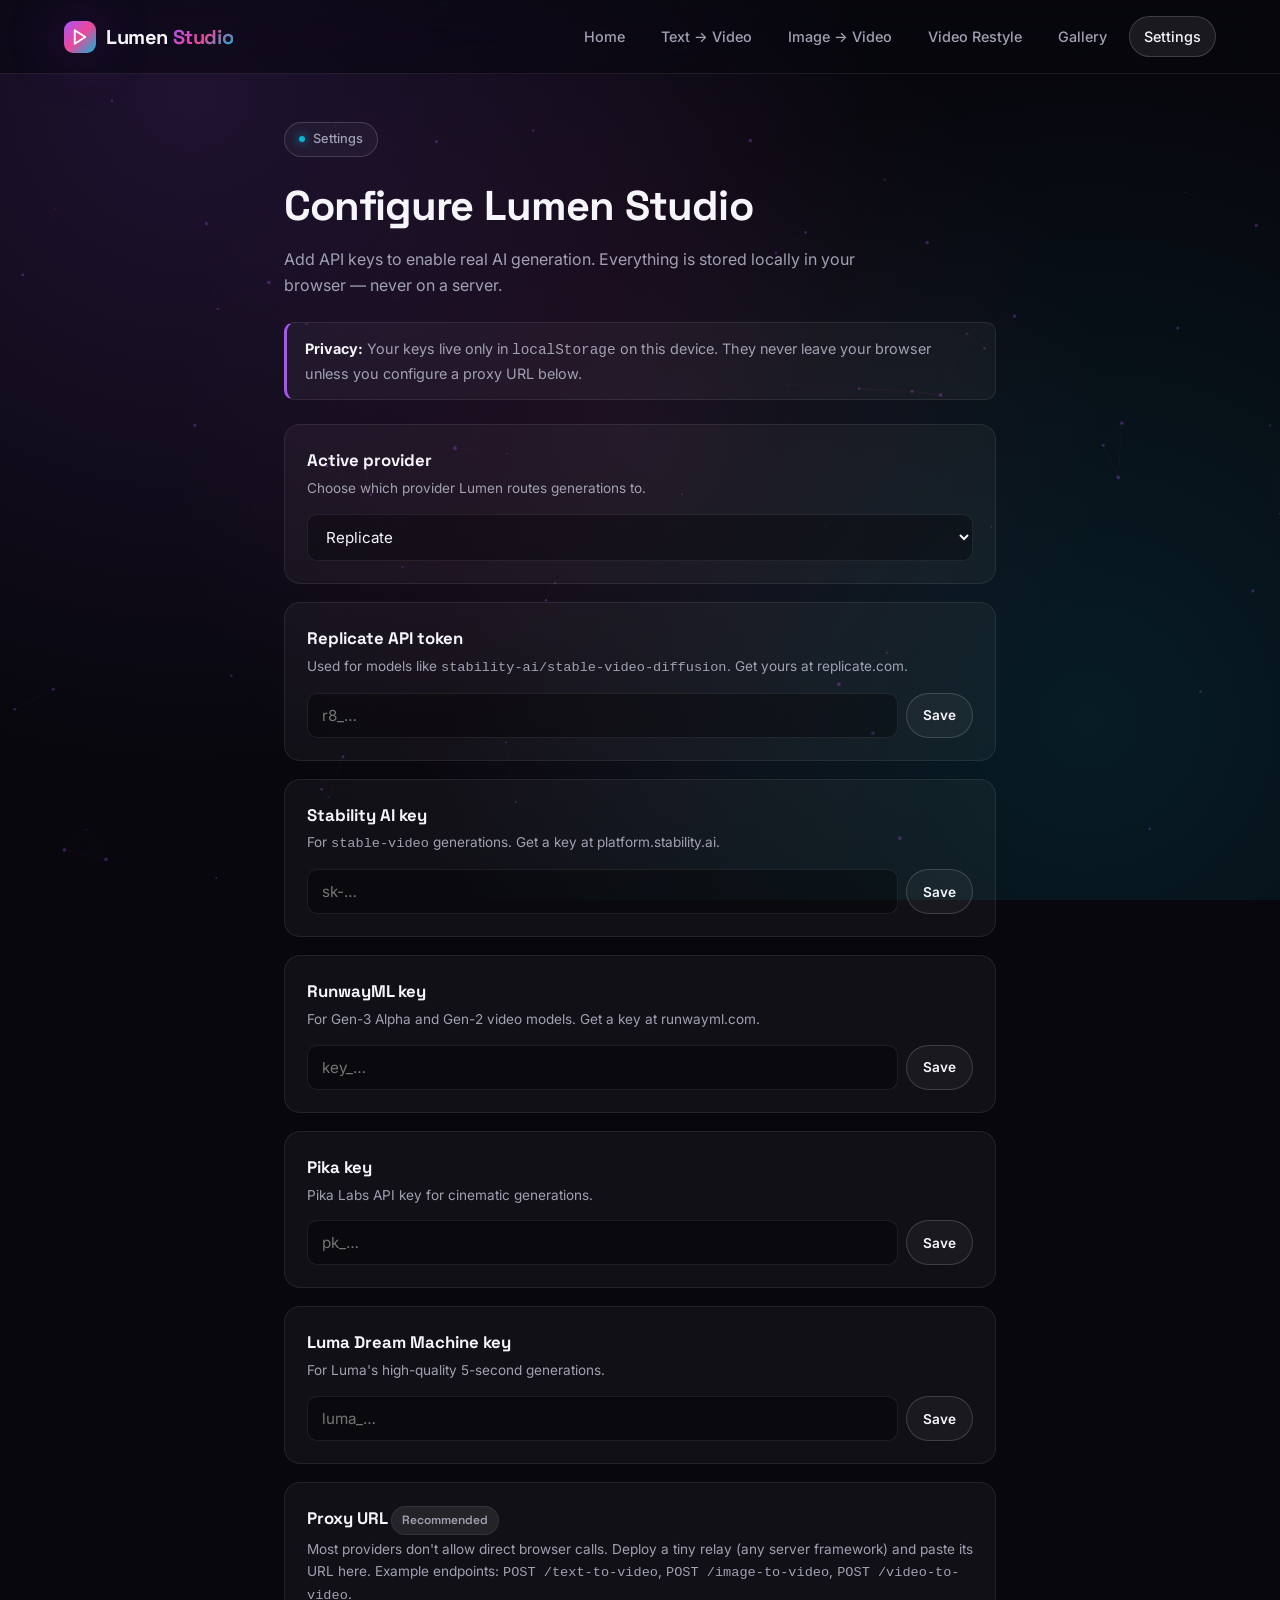
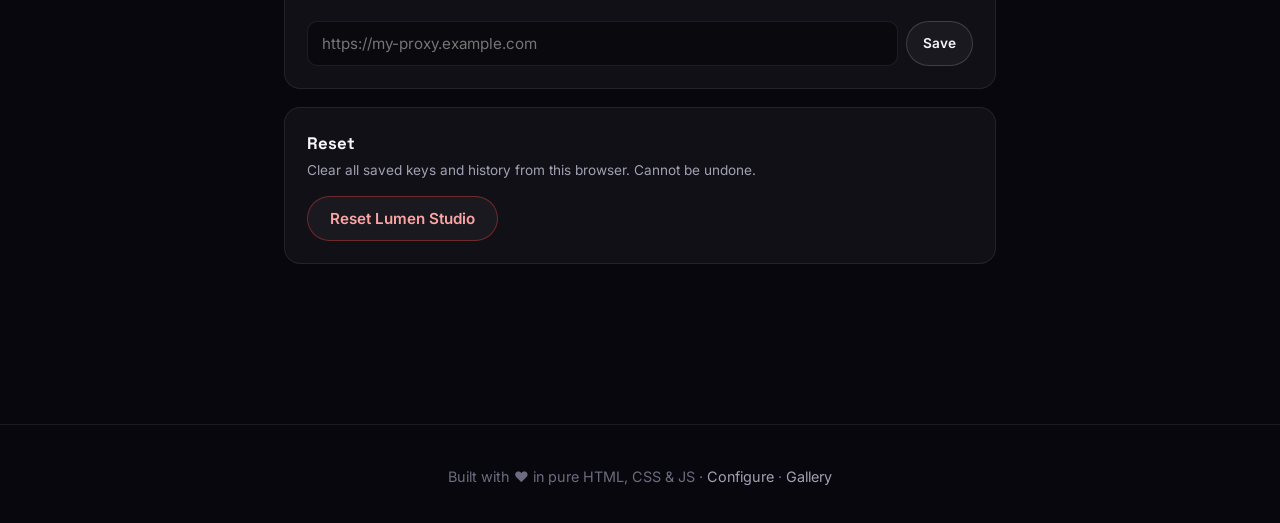
==== settings.html @ 6981b072 "Initial scaffold: Lumen Studio AI video creation site Vanilla HTML/CSS/JS multi-page studio with tex" ====
<!DOCTYPE html>
<html lang="en">
<head>
  <meta charset="UTF-8" />
  <meta name="viewport" content="width=device-width, initial-scale=1.0" />
  <title>Settings — Lumen Studio</title>
  <link rel="preconnect" href="https://fonts.googleapis.com" />
  <link rel="preconnect" href="https://fonts.gstatic.com" crossorigin />
  <link href="https://fonts.googleapis.com/css2?family=Inter:wght@400;500;600;700&family=Space+Grotesk:wght@500;600;700&display=swap" rel="stylesheet" />
  <link rel="stylesheet" href="css/style.css" />
  <link rel="icon" type="image/svg+xml" href="assets/logo.svg" />
</head>
<body class="page">
  <canvas id="particles-canvas"></canvas>

  <header class="site-header">
    <div class="container">
      <a class="brand" href="index.html">
        <span class="brand-mark"><svg viewBox="0 0 24 24" fill="none" stroke="currentColor" stroke-width="2.5" stroke-linecap="round" stroke-linejoin="round"><polygon points="5 3 19 12 5 21 5 3"></polygon></svg></span>
        <span class="brand-name">Lumen <span>Studio</span></span>
      </a>
      <nav class="primary-nav">
        <a href="index.html">Home</a>
        <a href="text-to-video.html">Text → Video</a>
        <a href="image-to-video.html">Image → Video</a>
        <a href="video-to-video.html">Video Restyle</a>
        <a href="gallery.html">Gallery</a>
        <a href="settings.html">Settings</a>
      </nav>
      <button class="nav-toggle" aria-label="Open navigation"><svg width="20" height="20" viewBox="0 0 24 24" fill="none" stroke="currentColor" stroke-width="2" stroke-linecap="round"><line x1="3" y1="6" x2="21" y2="6"></line><line x1="3" y1="12" x2="21" y2="12"></line><line x1="3" y1="18" x2="21" y2="18"></line></svg></button>
    </div>
  </header>

  <main>
    <section class="section" style="padding-top:48px;">
      <div class="container" style="max-width:760px;">
        <div class="section-head" style="text-align:left; margin-bottom:24px;">
          <div class="eyebrow"><span class="dot"></span> Settings</div>
          <h2 style="margin-bottom:8px;">Configure Lumen Studio</h2>
          <p style="margin:0;">Add API keys to enable real AI generation. Everything is stored locally in your browser — never on a server.</p>
        </div>

        <div class="notice">
          <strong>Privacy:</strong> Your keys live only in <code>localStorage</code> on this device. They never leave your browser unless you configure a proxy URL below.
        </div>

        <div class="settings-grid">
          <div class="settings-card">
            <h3>Active provider</h3>
            <p class="desc">Choose which provider Lumen routes generations to.</p>
            <select class="select" id="active-provider">
              <option value="replicate">Replicate</option>
              <option value="stability">Stability AI</option>
              <option value="runway">RunwayML</option>
              <option value="pika">Pika</option>
              <option value="luma">Luma Dream Machine</option>
            </select>
          </div>

          <div class="settings-card">
            <h3>Replicate API token</h3>
            <p class="desc">Used for models like <code>stability-ai/stable-video-diffusion</code>. Get yours at <a href="https://replicate.com/account/api-tokens" target="_blank" rel="noreferrer">replicate.com</a>.</p>
            <div class="input-group">
              <input type="password" class="input" id="key-replicate" placeholder="r8_…" autocomplete="off" />
              <button class="btn btn-ghost" data-save="replicate">Save</button>
            </div>
          </div>

          <div class="settings-card">
            <h3>Stability AI key</h3>
            <p class="desc">For <code>stable-video</code> generations. Get a key at <a href="https://platform.stability.ai/account/keys" target="_blank" rel="noreferrer">platform.stability.ai</a>.</p>
            <div class="input-group">
              <input type="password" class="input" id="key-stability" placeholder="sk-…" autocomplete="off" />
              <button class="btn btn-ghost" data-save="stability">Save</button>
            </div>
          </div>

          <div class="settings-card">
            <h3>RunwayML key</h3>
            <p class="desc">For Gen-3 Alpha and Gen-2 video models. Get a key at <a href="https://app.runwayml.com/account" target="_blank" rel="noreferrer">runwayml.com</a>.</p>
            <div class="input-group">
              <input type="password" class="input" id="key-runway" placeholder="key_…" autocomplete="off" />
              <button class="btn btn-ghost" data-save="runway">Save</button>
            </div>
          </div>

          <div class="settings-card">
            <h3>Pika key</h3>
            <p class="desc">Pika Labs API key for cinematic generations.</p>
            <div class="input-group">
              <input type="password" class="input" id="key-pika" placeholder="pk_…" autocomplete="off" />
              <button class="btn btn-ghost" data-save="pika">Save</button>
            </div>
          </div>

          <div class="settings-card">
            <h3>Luma Dream Machine key</h3>
            <p class="desc">For Luma's high-quality 5-second generations.</p>
            <div class="input-group">
              <input type="password" class="input" id="key-luma" placeholder="luma_…" autocomplete="off" />
              <button class="btn btn-ghost" data-save="luma">Save</button>
            </div>
          </div>

          <div class="settings-card">
            <h3>Proxy URL <span class="badge">Recommended</span></h3>
            <p class="desc">Most providers don't allow direct browser calls. Deploy a tiny relay (any server framework) and paste its URL here. Example endpoints: <code>POST /text-to-video</code>, <code>POST /image-to-video</code>, <code>POST /video-to-video</code>.</p>
            <div class="input-group">
              <input type="text" class="input" id="proxy-url" placeholder="https://my-proxy.example.com" autocomplete="off" />
              <button class="btn btn-ghost" data-save="proxy">Save</button>
            </div>
          </div>

          <div class="settings-card">
            <h3>Reset</h3>
            <p class="desc">Clear all saved keys and history from this browser. Cannot be undone.</p>
            <button class="btn btn-ghost" id="reset-btn" style="border-color: rgba(239, 68, 68, 0.4); color: #fca5a5;">Reset Lumen Studio</button>
          </div>
        </div>
      </div>
    </section>
  </main>

  <footer class="site-footer">
    <div class="container">
      <p>Built with ♥ in pure HTML, CSS &amp; JS · <a href="settings.html">Configure</a> · <a href="gallery.html">Gallery</a></p>
    </div>
  </footer>

  <script src="js/particles.js"></script>
  <script src="js/storage.js"></script>
  <script src="js/app.js"></script>
  <script src="js/settings.js"></script>
</body>
</html>
---- css/style.css ----
/* ===== Design Tokens ===== */
:root {
  --bg-0: #07070d;
  --bg-1: #0d0d18;
  --bg-2: #14142480;
  --surface: rgba(255, 255, 255, 0.04);
  --surface-strong: rgba(255, 255, 255, 0.08);
  --border: rgba(255, 255, 255, 0.08);
  --border-strong: rgba(255, 255, 255, 0.16);
  --text: #f5f5fa;
  --text-dim: #a1a1b3;
  --text-muted: #6c6c80;
  --accent: #a855f7;
  --accent-2: #ec4899;
  --accent-3: #06b6d4;
  --gradient: linear-gradient(135deg, #a855f7 0%, #ec4899 50%, #06b6d4 100%);
  --gradient-soft: linear-gradient(135deg, rgba(168, 85, 247, 0.15), rgba(236, 72, 153, 0.15));
  --radius-sm: 10px;
  --radius: 16px;
  --radius-lg: 24px;
  --shadow-glow: 0 0 60px rgba(168, 85, 247, 0.25);
  --shadow-card: 0 10px 40px rgba(0, 0, 0, 0.4);
  --transition: 0.25s cubic-bezier(0.4, 0, 0.2, 1);
  --font-display: "Space Grotesk", "Inter", system-ui, sans-serif;
  --font-body: "Inter", system-ui, -apple-system, sans-serif;
}

* { box-sizing: border-box; margin: 0; padding: 0; }

html, body {
  background: var(--bg-0);
  color: var(--text);
  font-family: var(--font-body);
  font-size: 16px;
  line-height: 1.6;
  min-height: 100vh;
  overflow-x: hidden;
  -webkit-font-smoothing: antialiased;
}

body {
  background:
    radial-gradient(circle at 15% 10%, rgba(168, 85, 247, 0.15), transparent 50%),
    radial-gradient(circle at 85% 80%, rgba(6, 182, 212, 0.12), transparent 50%),
    radial-gradient(circle at 50% 50%, rgba(236, 72, 153, 0.08), transparent 60%),
    var(--bg-0);
  background-attachment: fixed;
}

#particles-canvas {
  position: fixed;
  inset: 0;
  z-index: 0;
  pointer-events: none;
  opacity: 0.5;
}

a { color: inherit; text-decoration: none; }
button { font-family: inherit; cursor: pointer; border: none; background: none; color: inherit; }
img, video { max-width: 100%; display: block; }

/* ===== Layout ===== */
.container {
  max-width: 1200px;
  margin: 0 auto;
  padding: 0 24px;
  position: relative;
  z-index: 1;
}

.page {
  min-height: 100vh;
  display: flex;
  flex-direction: column;
}

main {
  flex: 1;
  position: relative;
  z-index: 1;
}

/* ===== Header ===== */
.site-header {
  position: sticky;
  top: 0;
  z-index: 50;
  backdrop-filter: blur(20px) saturate(150%);
  -webkit-backdrop-filter: blur(20px) saturate(150%);
  background: rgba(7, 7, 13, 0.6);
  border-bottom: 1px solid var(--border);
}

.site-header .container {
  display: flex;
  align-items: center;
  justify-content: space-between;
  padding-top: 16px;
  padding-bottom: 16px;
}

.brand {
  display: flex;
  align-items: center;
  gap: 10px;
  font-family: var(--font-display);
  font-weight: 700;
  font-size: 1.25rem;
  letter-spacing: -0.02em;
}

.brand-mark {
  width: 32px;
  height: 32px;
  border-radius: 9px;
  background: var(--gradient);
  display: grid;
  place-items: center;
  box-shadow: var(--shadow-glow);
}

.brand-mark svg { width: 18px; height: 18px; color: #fff; }

.brand-name span {
  background: var(--gradient);
  -webkit-background-clip: text;
  background-clip: text;
  color: transparent;
}

nav.primary-nav {
  display: flex;
  align-items: center;
  gap: 8px;
}

nav.primary-nav a {
  padding: 8px 14px;
  border-radius: 999px;
  color: var(--text-dim);
  font-weight: 500;
  font-size: 0.9rem;
  transition: var(--transition);
}

nav.primary-nav a:hover { color: var(--text); background: var(--surface); }
nav.primary-nav a.active {
  color: var(--text);
  background: var(--surface-strong);
  border: 1px solid var(--border-strong);
}

.nav-toggle { display: none; }

/* ===== Buttons ===== */
.btn {
  display: inline-flex;
  align-items: center;
  justify-content: center;
  gap: 8px;
  padding: 12px 22px;
  border-radius: 999px;
  font-weight: 600;
  font-size: 0.95rem;
  transition: var(--transition);
  border: 1px solid transparent;
  white-space: nowrap;
}

.btn-primary {
  background: var(--gradient);
  color: #fff;
  box-shadow: 0 8px 30px rgba(168, 85, 247, 0.35);
}
.btn-primary:hover { transform: translateY(-2px); box-shadow: 0 12px 40px rgba(168, 85, 247, 0.5); }
.btn-primary:active { transform: translateY(0); }

.btn-ghost {
  background: var(--surface);
  border-color: var(--border-strong);
  color: var(--text);
}
.btn-ghost:hover { background: var(--surface-strong); border-color: rgba(255, 255, 255, 0.25); }

.btn-icon {
  width: 40px;
  height: 40px;
  padding: 0;
  border-radius: 12px;
}

.btn:disabled { opacity: 0.5; cursor: not-allowed; transform: none !important; }

/* ===== Hero ===== */
.hero {
  padding: 80px 0 100px;
  text-align: center;
  position: relative;
}

.eyebrow {
  display: inline-flex;
  align-items: center;
  gap: 8px;
  padding: 6px 14px;
  border-radius: 999px;
  background: var(--surface);
  border: 1px solid var(--border-strong);
  font-size: 0.8rem;
  color: var(--text-dim);
  margin-bottom: 24px;
  font-weight: 500;
}

.eyebrow .dot {
  width: 6px;
  height: 6px;
  border-radius: 50%;
  background: var(--accent-3);
  box-shadow: 0 0 10px var(--accent-3);
  animation: pulse 2s infinite;
}

@keyframes pulse {
  0%, 100% { opacity: 1; }
  50% { opacity: 0.4; }
}

.hero h1 {
  font-family: var(--font-display);
  font-size: clamp(2.5rem, 6vw, 4.5rem);
  font-weight: 700;
  line-height: 1.05;
  letter-spacing: -0.03em;
  margin-bottom: 20px;
}

.hero h1 .accent {
  background: var(--gradient);
  -webkit-background-clip: text;
  background-clip: text;
  color: transparent;
}

.hero .lead {
  font-size: clamp(1rem, 2vw, 1.2rem);
  color: var(--text-dim);
  max-width: 640px;
  margin: 0 auto 36px;
}

.hero-actions {
  display: flex;
  gap: 12px;
  justify-content: center;
  flex-wrap: wrap;
}

.hero-stats {
  display: flex;
  gap: 48px;
  justify-content: center;
  margin-top: 60px;
  flex-wrap: wrap;
}
.hero-stats .stat-num {
  font-family: var(--font-display);
  font-size: 2rem;
  font-weight: 700;
  background: var(--gradient);
  -webkit-background-clip: text;
  background-clip: text;
  color: transparent;
}
.hero-stats .stat-label {
  color: var(--text-muted);
  font-size: 0.85rem;
  text-transform: uppercase;
  letter-spacing: 0.1em;
}

/* ===== Sections ===== */
.section {
  padding: 80px 0;
}

.section-head {
  text-align: center;
  margin-bottom: 56px;
}
.section-head .eyebrow { margin-bottom: 16px; }
.section-head h2 {
  font-family: var(--font-display);
  font-size: clamp(1.8rem, 4vw, 2.6rem);
  font-weight: 700;
  letter-spacing: -0.02em;
  margin-bottom: 12px;
}
.section-head p { color: var(--text-dim); max-width: 580px; margin: 0 auto; }

/* ===== Cards ===== */
.card-grid {
  display: grid;
  grid-template-columns: repeat(auto-fit, minmax(280px, 1fr));
  gap: 20px;
}

.card {
  background: var(--surface);
  border: 1px solid var(--border);
  border-radius: var(--radius);
  padding: 28px;
  transition: var(--transition);
  position: relative;
  overflow: hidden;
}

.card::before {
  content: "";
  position: absolute;
  inset: 0;
  background: var(--gradient-soft);
  opacity: 0;
  transition: var(--transition);
  pointer-events: none;
}
.card:hover { border-color: var(--border-strong); transform: translateY(-4px); }
.card:hover::before { opacity: 1; }
.card > * { position: relative; z-index: 1; }

.card-icon {
  width: 48px;
  height: 48px;
  border-radius: 12px;
  background: var(--gradient);
  display: grid;
  place-items: center;
  margin-bottom: 18px;
  box-shadow: 0 8px 24px rgba(168, 85, 247, 0.3);
}
.card-icon svg { width: 24px; height: 24px; color: #fff; }

.card h3 {
  font-family: var(--font-display);
  font-size: 1.2rem;
  margin-bottom: 8px;
  letter-spacing: -0.01em;
}
.card p { color: var(--text-dim); font-size: 0.95rem; }

.card-link {
  display: inline-flex;
  align-items: center;
  gap: 6px;
  margin-top: 16px;
  color: var(--accent-3);
  font-size: 0.9rem;
  font-weight: 600;
  transition: var(--transition);
}
.card-link:hover { gap: 10px; color: #22d3ee; }

/* ===== Studio Workspace ===== */
.studio {
  display: grid;
  grid-template-columns: 1fr 1.2fr;
  gap: 32px;
  margin-top: 32px;
}

@media (max-width: 960px) {
  .studio { grid-template-columns: 1fr; }
}

.panel {
  background: var(--surface);
  border: 1px solid var(--border);
  border-radius: var(--radius-lg);
  padding: 28px;
  backdrop-filter: blur(10px);
}

.panel h2 {
  font-family: var(--font-display);
  font-size: 1.4rem;
  margin-bottom: 6px;
  letter-spacing: -0.01em;
}
.panel .panel-subtitle {
  color: var(--text-dim);
  font-size: 0.9rem;
  margin-bottom: 24px;
}

/* ===== Forms ===== */
.field { margin-bottom: 20px; }
.field label {
  display: block;
  font-size: 0.85rem;
  font-weight: 600;
  color: var(--text-dim);
  margin-bottom: 8px;
  text-transform: uppercase;
  letter-spacing: 0.06em;
}

.input, .textarea, .select {
  width: 100%;
  background: rgba(0, 0, 0, 0.3);
  border: 1px solid var(--border);
  border-radius: var(--radius-sm);
  padding: 12px 14px;
  color: var(--text);
  font-family: inherit;
  font-size: 0.95rem;
  transition: var(--transition);
}

.input:focus, .textarea:focus, .select:focus {
  outline: none;
  border-color: var(--accent);
  box-shadow: 0 0 0 4px rgba(168, 85, 247, 0.15);
}

.textarea { min-height: 120px; resize: vertical; line-height: 1.5; }

.row {
  display: grid;
  grid-template-columns: 1fr 1fr;
  gap: 14px;
}
@media (max-width: 540px) { .row { grid-template-columns: 1fr; } }

.chip-group { display: flex; flex-wrap: wrap; gap: 8px; }
.chip {
  padding: 8px 14px;
  border-radius: 999px;
  background: rgba(0, 0, 0, 0.3);
  border: 1px solid var(--border);
  color: var(--text-dim);
  font-size: 0.85rem;
  font-weight: 500;
  transition: var(--transition);
}
.chip:hover { color: var(--text); border-color: var(--border-strong); }
.chip.active {
  background: var(--gradient-soft);
  color: var(--text);
  border-color: rgba(168, 85, 247, 0.5);
}

.range-row {
  display: flex;
  align-items: center;
  gap: 12px;
}
.range-row input[type="range"] { flex: 1; accent-color: var(--accent); }
.range-row .range-value {
  min-width: 40px;
  text-align: right;
  font-variant-numeric: tabular-nums;
  color: var(--text);
  font-weight: 600;
}

/* ===== Dropzone ===== */
.dropzone {
  border: 2px dashed var(--border-strong);
  border-radius: var(--radius);
  padding: 40px 20px;
  text-align: center;
  transition: var(--transition);
  cursor: pointer;
  background: rgba(0, 0, 0, 0.2);
}
.dropzone:hover, .dropzone.drag-over {
  border-color: var(--accent);
  background: rgba(168, 85, 247, 0.06);
}
.dropzone .dropzone-icon {
  width: 56px;
  height: 56px;
  margin: 0 auto 14px;
  border-radius: 14px;
  background: var(--gradient-soft);
  display: grid;
  place-items: center;
}
.dropzone .dropzone-icon svg { width: 26px; height: 26px; color: var(--accent); }
.dropzone p { color: var(--text); font-weight: 600; margin-bottom: 4px; }
.dropzone small { color: var(--text-muted); font-size: 0.8rem; }
.dropzone input[type="file"] { display: none; }

.preview-image, .preview-video {
  width: 100%;
  border-radius: var(--radius);
  margin-top: 16px;
  border: 1px solid var(--border);
  max-height: 280px;
  object-fit: contain;
  background: #000;
}

/* ===== Preview / Result Panel ===== */
.preview-panel {
  display: flex;
  flex-direction: column;
}

.preview-stage {
  flex: 1;
  min-height: 360px;
  border-radius: var(--radius);
  background:
    repeating-linear-gradient(45deg, rgba(255, 255, 255, 0.02) 0 10px, transparent 10px 20px),
    rgba(0, 0, 0, 0.3);
  border: 1px solid var(--border);
  display: grid;
  place-items: center;
  text-align: center;
  padding: 30px;
  position: relative;
  overflow: hidden;
}

.preview-empty .preview-icon {
  width: 80px;
  height: 80px;
  margin: 0 auto 18px;
  border-radius: 20px;
  background: var(--gradient);
  display: grid;
  place-items: center;
  box-shadow: var(--shadow-glow);
  animation: float 3s ease-in-out infinite;
}
.preview-empty .preview-icon svg { width: 40px; height: 40px; color: #fff; }
.preview-empty h3 { font-family: var(--font-display); font-size: 1.2rem; margin-bottom: 8px; }
.preview-empty p { color: var(--text-dim); font-size: 0.9rem; max-width: 320px; }

@keyframes float {
  0%, 100% { transform: translateY(0); }
  50% { transform: translateY(-8px); }
}

.preview-loading {
  display: flex;
  flex-direction: column;
  align-items: center;
  gap: 18px;
}
.spinner {
  width: 48px;
  height: 48px;
  border-radius: 50%;
  border: 3px solid var(--border);
  border-top-color: var(--accent);
  animation: spin 0.8s linear infinite;
}
@keyframes spin { to { transform: rotate(360deg); } }
.preview-loading .progress {
  width: 240px;
  height: 6px;
  border-radius: 3px;
  background: var(--border);
  overflow: hidden;
}
.preview-loading .progress-bar {
  height: 100%;
  background: var(--gradient);
  width: 0%;
  transition: width 0.4s ease;
}
.preview-loading p { color: var(--text-dim); font-size: 0.9rem; }

.preview-video-result { width: 100%; border-radius: var(--radius); }

.preview-actions {
  display: flex;
  gap: 10px;
  margin-top: 16px;
  flex-wrap: wrap;
}

/* ===== Badges ===== */
.badge {
  display: inline-flex;
  align-items: center;
  gap: 6px;
  padding: 4px 10px;
  border-radius: 999px;
  font-size: 0.75rem;
  font-weight: 600;
  background: var(--surface-strong);
  border: 1px solid var(--border);
  color: var(--text-dim);
}
.badge.beta { background: var(--gradient-soft); color: var(--text); border-color: rgba(168, 85, 247, 0.4); }

/* ===== Notice / Banner ===== */
.notice {
  background: var(--surface);
  border: 1px solid var(--border);
  border-left: 3px solid var(--accent);
  border-radius: var(--radius-sm);
  padding: 14px 18px;
  font-size: 0.9rem;
  color: var(--text-dim);
  margin-bottom: 24px;
}
.notice strong { color: var(--text); }
.notice a { color: var(--accent-3); }
.notice a:hover { text-decoration: underline; }

/* ===== Gallery ===== */
.gallery-grid {
  display: grid;
  grid-template-columns: repeat(auto-fill, minmax(260px, 1fr));
  gap: 18px;
}
.gallery-item {
  background: var(--surface);
  border: 1px solid var(--border);
  border-radius: var(--radius);
  overflow: hidden;
  transition: var(--transition);
  cursor: pointer;
}
.gallery-item:hover { transform: translateY(-4px); border-color: var(--border-strong); }
.gallery-item .thumb {
  aspect-ratio: 16 / 9;
  background: linear-gradient(135deg, #1a1a2e, #16213e);
  position: relative;
  display: grid;
  place-items: center;
}
.gallery-item .thumb video, .gallery-item .thumb img {
  width: 100%;
  height: 100%;
  object-fit: cover;
}
.gallery-item .thumb .play-overlay {
  position: absolute;
  inset: 0;
  display: grid;
  place-items: center;
  background: linear-gradient(180deg, transparent 50%, rgba(0, 0, 0, 0.7));
  opacity: 0;
  transition: var(--transition);
}
.gallery-item:hover .thumb .play-overlay { opacity: 1; }
.gallery-item .meta { padding: 14px 16px; }
.gallery-item .meta-title {
  font-weight: 600;
  font-size: 0.95rem;
  margin-bottom: 4px;
  display: -webkit-box;
  -webkit-line-clamp: 2;
  -webkit-box-orient: vertical;
  overflow: hidden;
}
.gallery-item .meta-sub {
  color: var(--text-muted);
  font-size: 0.8rem;
  display: flex;
  justify-content: space-between;
}

.gallery-empty {
  text-align: center;
  padding: 80px 20px;
  color: var(--text-dim);
}
.gallery-empty .icon-wrap {
  width: 80px;
  height: 80px;
  border-radius: 22px;
  background: var(--surface);
  border: 1px solid var(--border);
  display: grid;
  place-items: center;
  margin: 0 auto 18px;
}

/* ===== Toast ===== */
.toast-stack {
  position: fixed;
  bottom: 24px;
  right: 24px;
  display: flex;
  flex-direction: column;
  gap: 10px;
  z-index: 100;
}
.toast {
  background: rgba(20, 20, 36, 0.95);
  backdrop-filter: blur(10px);
  border: 1px solid var(--border-strong);
  border-radius: 12px;
  padding: 12px 16px;
  font-size: 0.9rem;
  display: flex;
  align-items: center;
  gap: 10px;
  min-width: 220px;
  max-width: 360px;
  box-shadow: 0 10px 30px rgba(0, 0, 0, 0.4);
  animation: toastIn 0.3s ease;
}
.toast.success { border-left: 3px solid #10b981; }
.toast.error { border-left: 3px solid #ef4444; }
.toast.info { border-left: 3px solid var(--accent-3); }
@keyframes toastIn {
  from { transform: translateX(20px); opacity: 0; }
  to { transform: translateX(0); opacity: 1; }
}

/* ===== Modal ===== */
.modal {
  position: fixed;
  inset: 0;
  background: rgba(0, 0, 0, 0.75);
  backdrop-filter: blur(10px);
  display: none;
  align-items: center;
  justify-content: center;
  z-index: 200;
  padding: 20px;
}
.modal.open { display: flex; }
.modal-card {
  background: var(--bg-1);
  border: 1px solid var(--border-strong);
  border-radius: var(--radius-lg);
  padding: 32px;
  max-width: 520px;
  width: 100%;
  position: relative;
}
.modal-card h2 { font-family: var(--font-display); margin-bottom: 8px; }
.modal-card p.lead { color: var(--text-dim); margin-bottom: 20px; }
.modal-close {
  position: absolute;
  top: 16px;
  right: 16px;
  width: 32px;
  height: 32px;
  border-radius: 8px;
  display: grid;
  place-items: center;
  color: var(--text-dim);
}
.modal-close:hover { background: var(--surface); color: var(--text); }

/* ===== Footer ===== */
.site-footer {
  border-top: 1px solid var(--border);
  padding: 40px 0;
  text-align: center;
  color: var(--text-muted);
  font-size: 0.9rem;
  margin-top: 80px;
}
.site-footer a { color: var(--text-dim); }
.site-footer a:hover { color: var(--text); }

/* ===== Settings ===== */
.settings-grid {
  display: grid;
  gap: 18px;
}
.settings-card {
  background: var(--surface);
  border: 1px solid var(--border);
  border-radius: var(--radius);
  padding: 22px;
}
.settings-card h3 {
  font-family: var(--font-display);
  font-size: 1.05rem;
  margin-bottom: 4px;
}
.settings-card .desc {
  color: var(--text-dim);
  font-size: 0.85rem;
  margin-bottom: 14px;
}
.input-group {
  display: flex;
  gap: 8px;
}
.input-group .input { flex: 1; }
.input-group .btn { padding: 10px 16px; font-size: 0.85rem; }

/* ===== Utility ===== */
.fade-in {
  opacity: 0;
  transform: translateY(20px);
  transition: opacity 0.6s ease, transform 0.6s ease;
}
.fade-in.visible { opacity: 1; transform: translateY(0); }

.text-gradient {
  background: var(--gradient);
  -webkit-background-clip: text;
  background-clip: text;
  color: transparent;
}

.divider {
  height: 1px;
  background: var(--border);
  margin: 24px 0;
}

@media (max-width: 720px) {
  nav.primary-nav { display: none; }
  .nav-toggle {
    display: grid;
    place-items: center;
    width: 40px;
    height: 40px;
    border-radius: 10px;
    background: var(--surface);
    border: 1px solid var(--border);
  }
  nav.primary-nav.open {
    display: flex;
    position: absolute;
    top: 100%;
    left: 16px;
    right: 16px;
    background: var(--bg-1);
    border: 1px solid var(--border-strong);
    border-radius: var(--radius);
    padding: 12px;
    flex-direction: column;
    align-items: stretch;
  }
  nav.primary-nav.open a { padding: 12px 14px; border-radius: 10px; }
  .hero { padding: 56px 0 64px; }
  .hero-stats { gap: 28px; }
  .section { padding: 56px 0; }
  .panel { padding: 22px; }
}
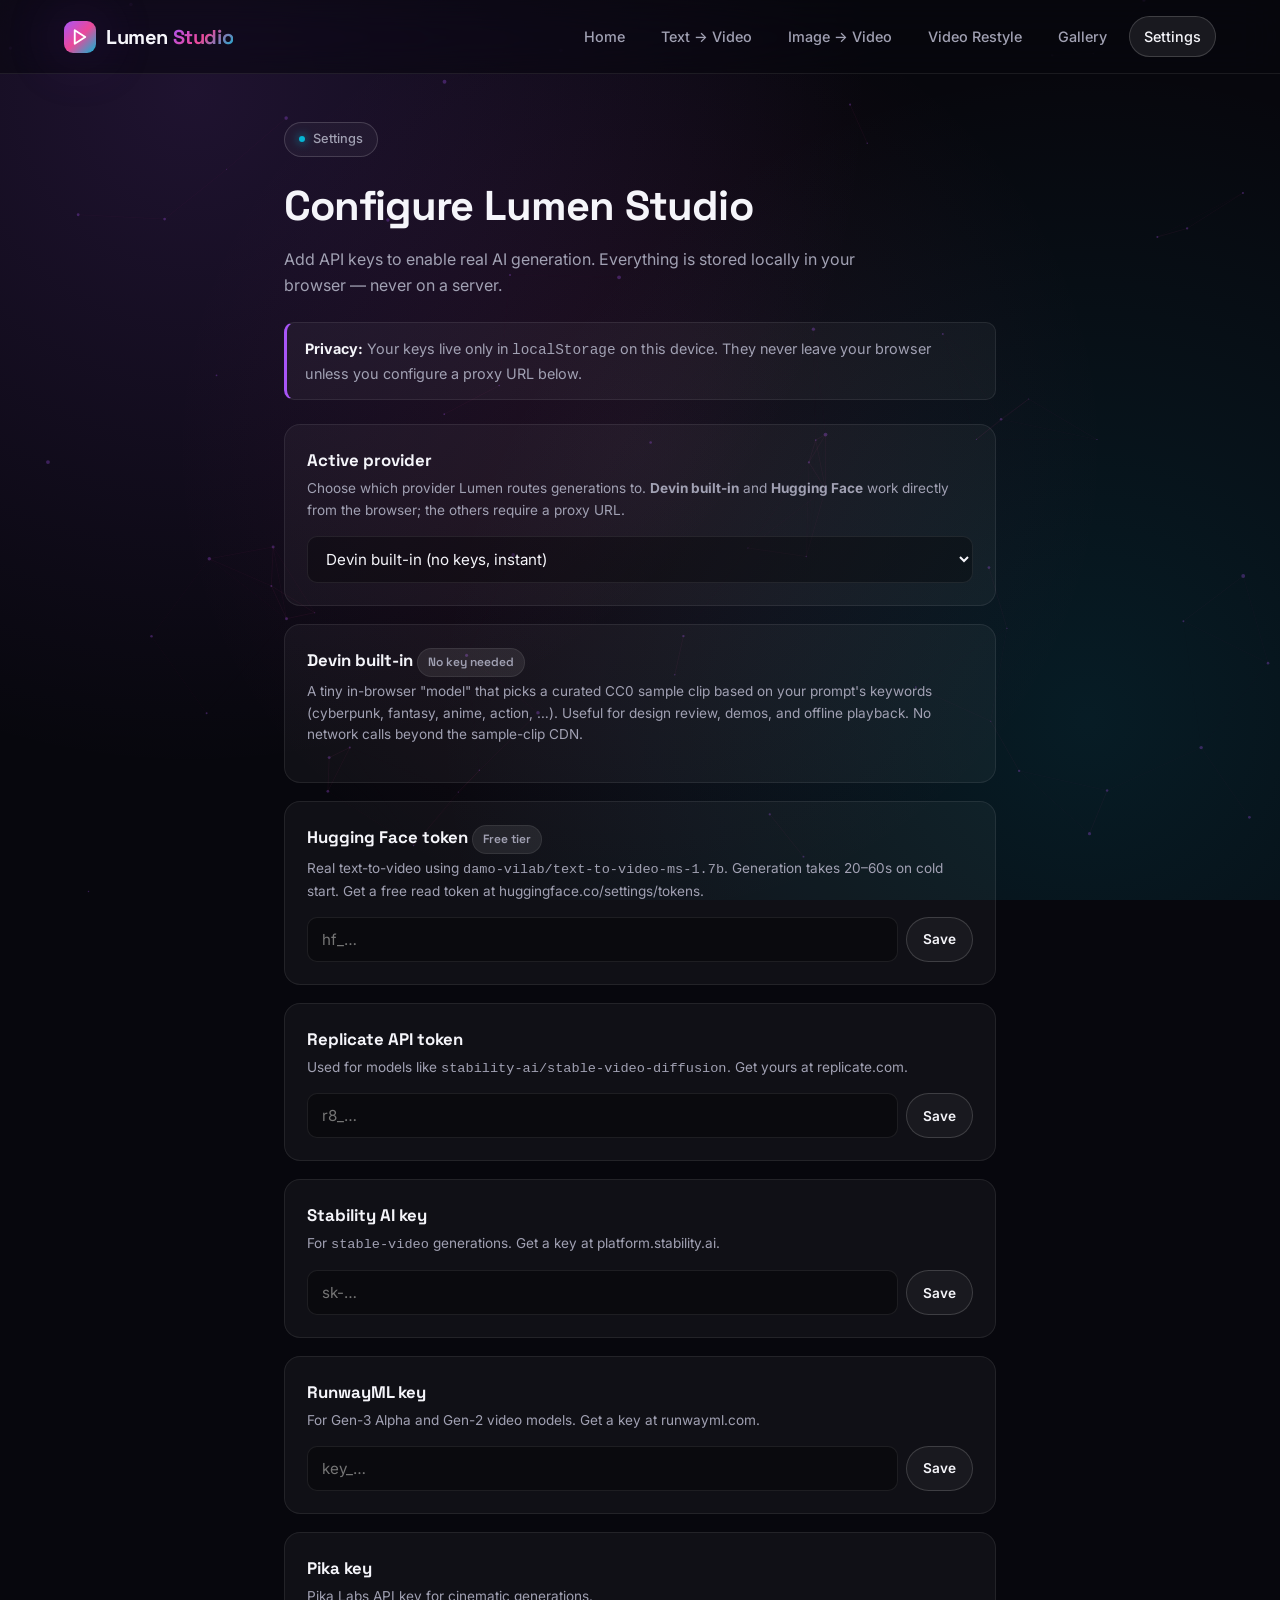
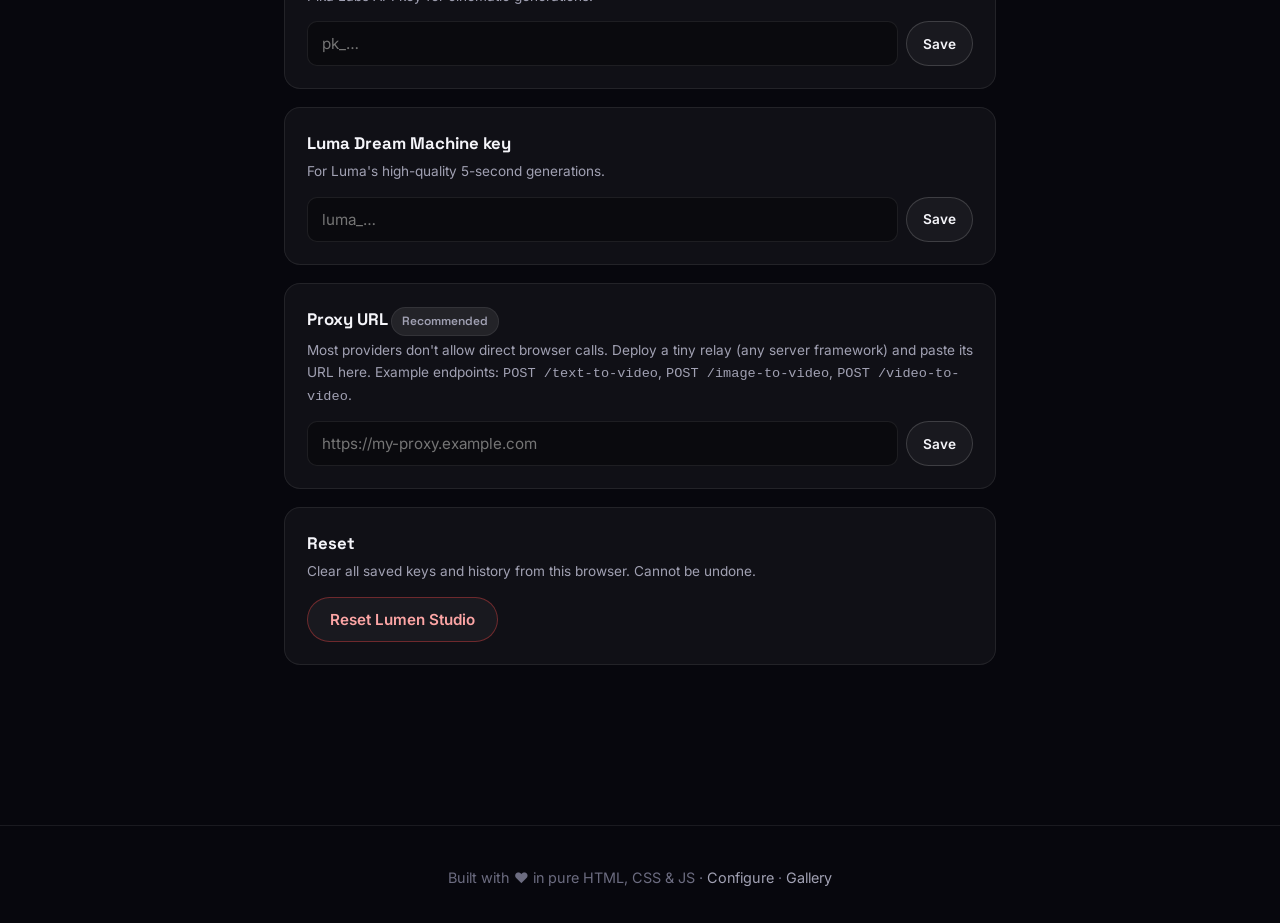
==== commit 43562d97: "Add Devin built-in clip library + Hugging Face text-to-video provider - Default provider is now 'dev" ====
--- a/settings.html
+++ b/settings.html
@@ -47,14 +47,30 @@
         <div class="settings-grid">
           <div class="settings-card">
             <h3>Active provider</h3>
-            <p class="desc">Choose which provider Lumen routes generations to.</p>
+            <p class="desc">Choose which provider Lumen routes generations to. <strong>Devin built-in</strong> and <strong>Hugging Face</strong> work directly from the browser; the others require a proxy URL.</p>
             <select class="select" id="active-provider">
+              <option value="devin-builtin">Devin built-in (no keys, instant)</option>
+              <option value="huggingface">Hugging Face (real, free)</option>
               <option value="replicate">Replicate</option>
               <option value="stability">Stability AI</option>
               <option value="runway">RunwayML</option>
               <option value="pika">Pika</option>
               <option value="luma">Luma Dream Machine</option>
             </select>
+          </div>
+
+          <div class="settings-card">
+            <h3>Devin built-in <span class="badge">No key needed</span></h3>
+            <p class="desc">A tiny in-browser "model" that picks a curated CC0 sample clip based on your prompt's keywords (cyberpunk, fantasy, anime, action, &hellip;). Useful for design review, demos, and offline playback. No network calls beyond the sample-clip CDN.</p>
+          </div>
+
+          <div class="settings-card">
+            <h3>Hugging Face token <span class="badge">Free tier</span></h3>
+            <p class="desc">Real text-to-video using <code>damo-vilab/text-to-video-ms-1.7b</code>. Generation takes 20&ndash;60s on cold start. Get a free read token at <a href="https://huggingface.co/settings/tokens" target="_blank" rel="noreferrer">huggingface.co/settings/tokens</a>.</p>
+            <div class="input-group">
+              <input type="password" class="input" id="key-huggingface" placeholder="hf_&hellip;" autocomplete="off" />
+              <button class="btn btn-ghost" data-save="huggingface">Save</button>
+            </div>
           </div>
 
           <div class="settings-card">
